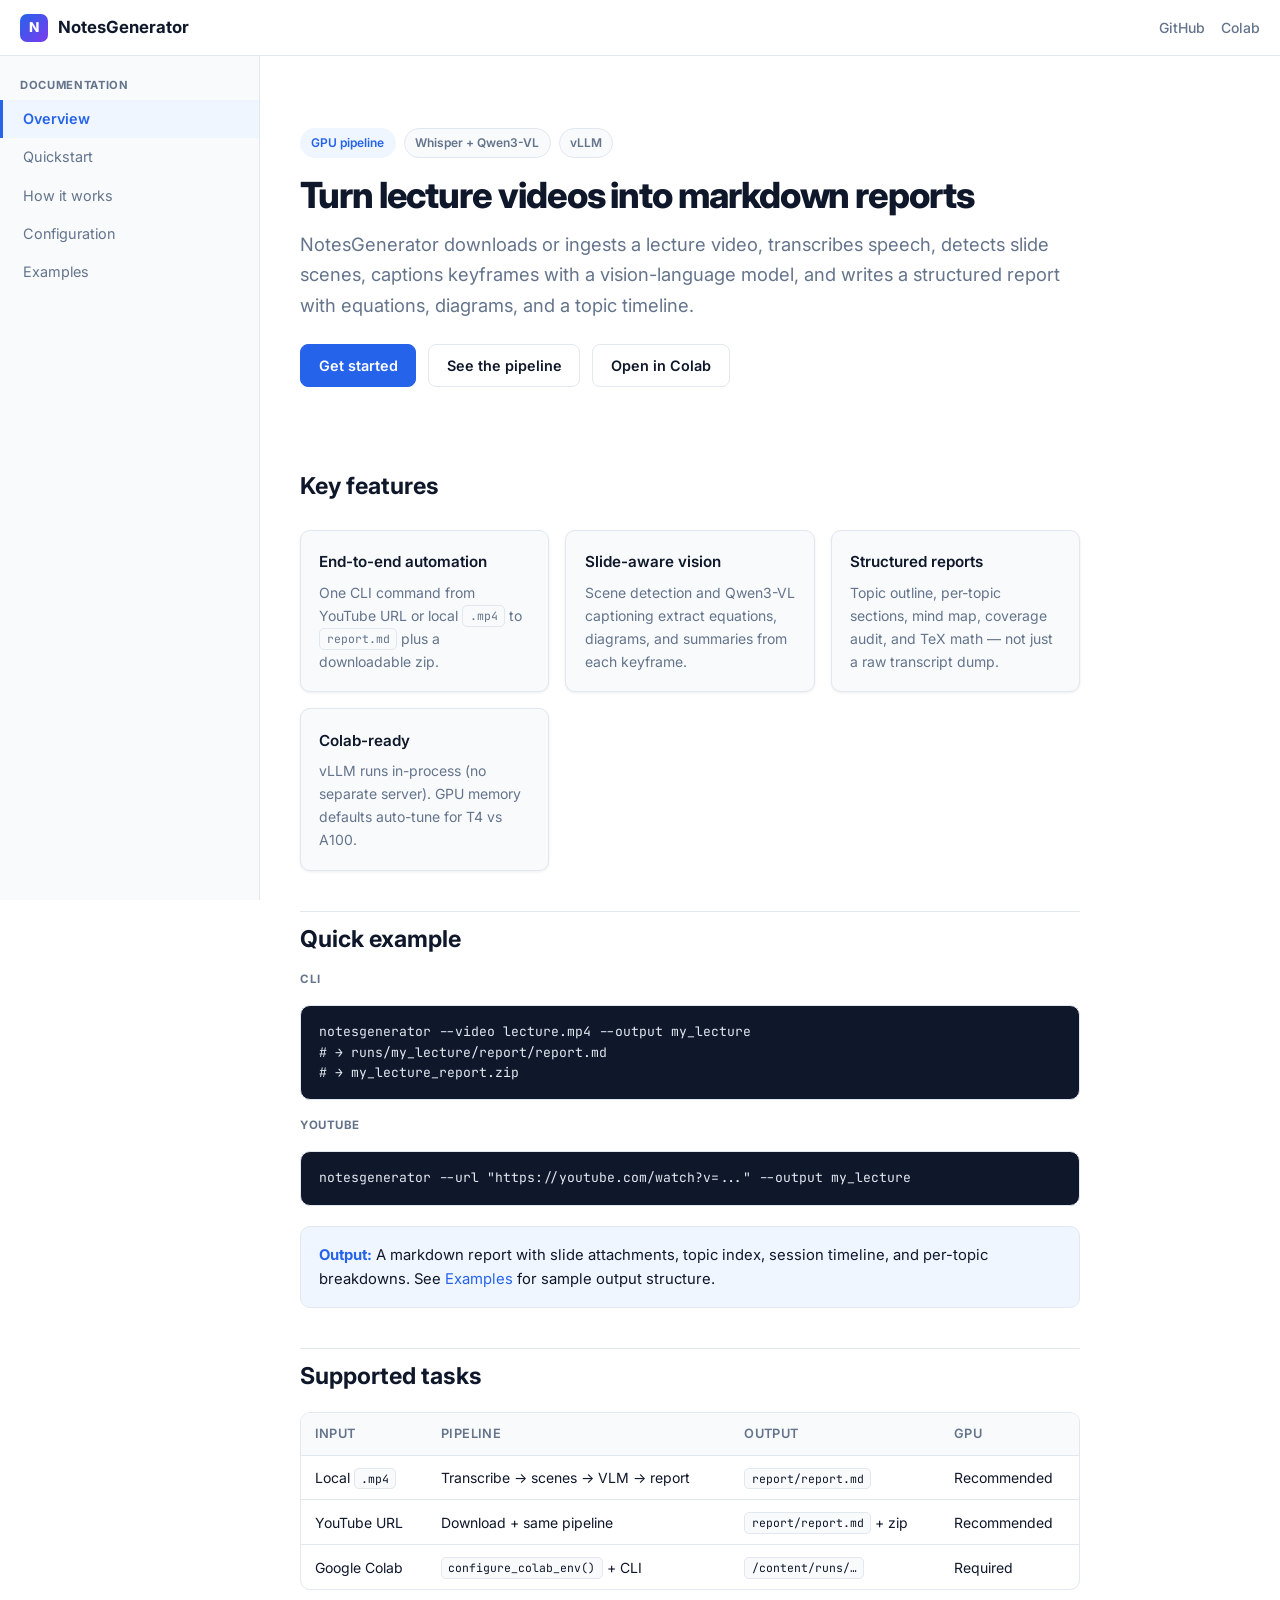
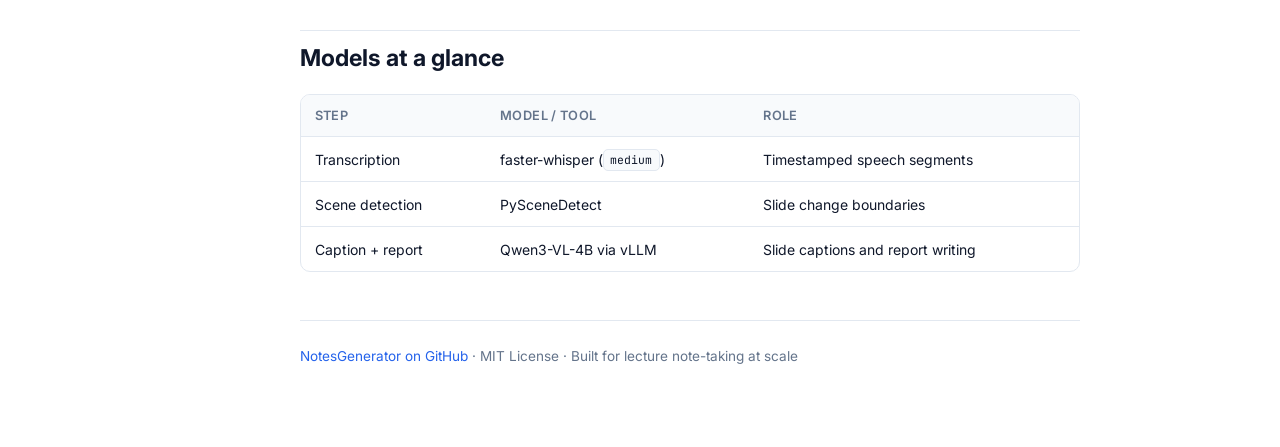
==== docs/index.html @ 1bd3a0e0 "added the webpage for docs" ====
<!DOCTYPE html>
<html lang="en">
<head>
  <meta charset="UTF-8">
  <meta name="viewport" content="width=device-width, initial-scale=1.0">
  <title>NotesGenerator — Lecture videos to markdown reports</title>
  <meta name="description" content="Turn lecture videos into structured markdown reports with Whisper, Qwen3-VL, and vLLM.">
  <link rel="preconnect" href="https://fonts.googleapis.com">
  <link rel="preconnect" href="https://fonts.gstatic.com" crossorigin>
  <link href="https://fonts.googleapis.com/css2?family=Inter:wght@400;500;600;700;800&family=JetBrains+Mono:wght@400;500&display=swap" rel="stylesheet">
  <link rel="stylesheet" href="assets/css/style.css">
</head>
<body>
  <header class="site-header">
    <a class="brand" href="index.html">
      <span class="brand-icon">N</span>
      NotesGenerator
    </a>
    <div class="header-links">
      <a href="https://github.com/saisritejakuppaEros/NotesGenerator" target="_blank" rel="noopener">GitHub</a>
      <a href="https://colab.research.google.com/drive/1qqzgnirnHFXrWATLAeHg4-73V3NpGCzo?usp=sharing" target="_blank" rel="noopener">Colab</a>
      <button class="menu-toggle" aria-label="Toggle menu">☰</button>
    </div>
  </header>

  <div class="layout">
    <aside class="sidebar">
      <div class="sidebar-section">
        <div class="sidebar-label">Documentation</div>
        <nav>
          <a href="index.html">Overview</a>
          <a href="quickstart.html">Quickstart</a>
          <a href="how-it-works.html">How it works</a>
          <a href="configuration.html">Configuration</a>
          <a href="examples.html">Examples</a>
        </nav>
      </div>
    </aside>

    <main class="content">
      <section class="hero">
        <div class="hero-badges">
          <span class="badge">GPU pipeline</span>
          <span class="badge badge-muted">Whisper + Qwen3-VL</span>
          <span class="badge badge-muted">vLLM</span>
        </div>

        <h1>Turn lecture videos into markdown reports</h1>
        <p class="lead">
          NotesGenerator downloads or ingests a lecture video, transcribes speech, detects slide scenes,
          captions keyframes with a vision-language model, and writes a structured report with equations,
          diagrams, and a topic timeline.
        </p>

        <div class="cta-row">
          <a class="btn btn-primary" href="quickstart.html">Get started</a>
          <a class="btn" href="how-it-works.html">See the pipeline</a>
          <a class="btn" href="https://colab.research.google.com/drive/1qqzgnirnHFXrWATLAeHg4-73V3NpGCzo?usp=sharing" target="_blank" rel="noopener">Open in Colab</a>
        </div>
      </section>

      <h2>Key features</h2>
      <div class="feature-grid">
        <div class="feature-card">
          <h3>End-to-end automation</h3>
          <p>One CLI command from YouTube URL or local <code>.mp4</code> to <code>report.md</code> plus a downloadable zip.</p>
        </div>
        <div class="feature-card">
          <h3>Slide-aware vision</h3>
          <p>Scene detection and Qwen3-VL captioning extract equations, diagrams, and summaries from each keyframe.</p>
        </div>
        <div class="feature-card">
          <h3>Structured reports</h3>
          <p>Topic outline, per-topic sections, mind map, coverage audit, and TeX math — not just a raw transcript dump.</p>
        </div>
        <div class="feature-card">
          <h3>Colab-ready</h3>
          <p>vLLM runs in-process (no separate server). GPU memory defaults auto-tune for T4 vs A100.</p>
        </div>
      </div>

      <h2>Quick example</h2>
      <span class="code-label">CLI</span>
      <pre><code>notesgenerator --video lecture.mp4 --output my_lecture
# → runs/my_lecture/report/report.md
# → my_lecture_report.zip</code></pre>

      <span class="code-label">YouTube</span>
      <pre><code>notesgenerator --url "https://youtube.com/watch?v=..." --output my_lecture</code></pre>

      <div class="callout">
        <strong>Output:</strong> A markdown report with slide attachments, topic index, session timeline,
        and per-topic breakdowns. See <a href="examples.html">Examples</a> for sample output structure.
      </div>

      <h2>Supported tasks</h2>
      <div class="table-wrap">
        <table>
          <thead>
            <tr>
              <th>Input</th>
              <th>Pipeline</th>
              <th>Output</th>
              <th>GPU</th>
            </tr>
          </thead>
          <tbody>
            <tr>
              <td>Local <code>.mp4</code></td>
              <td>Transcribe → scenes → VLM → report</td>
              <td><code>report/report.md</code></td>
              <td>Recommended</td>
            </tr>
            <tr>
              <td>YouTube URL</td>
              <td>Download + same pipeline</td>
              <td><code>report/report.md</code> + zip</td>
              <td>Recommended</td>
            </tr>
            <tr>
              <td>Google Colab</td>
              <td><code>configure_colab_env()</code> + CLI</td>
              <td><code>/content/runs/…</code></td>
              <td>Required</td>
            </tr>
          </tbody>
        </table>
      </div>

      <h2>Models at a glance</h2>
      <div class="table-wrap">
        <table>
          <thead>
            <tr>
              <th>Step</th>
              <th>Model / tool</th>
              <th>Role</th>
            </tr>
          </thead>
          <tbody>
            <tr>
              <td>Transcription</td>
              <td>faster-whisper (<code>medium</code>)</td>
              <td>Timestamped speech segments</td>
            </tr>
            <tr>
              <td>Scene detection</td>
              <td>PySceneDetect</td>
              <td>Slide change boundaries</td>
            </tr>
            <tr>
              <td>Caption + report</td>
              <td>Qwen3-VL-4B via vLLM</td>
              <td>Slide captions and report writing</td>
            </tr>
          </tbody>
        </table>
      </div>

      <footer class="page-footer">
        <p>
          <a href="https://github.com/saisritejakuppaEros/NotesGenerator">NotesGenerator on GitHub</a>
          · MIT License · Built for lecture note-taking at scale
        </p>
      </footer>
    </main>
  </div>

  <script src="assets/js/main.js"></script>
</body>
</html>
---- docs/assets/css/style.css ----
:root {
  --bg: #ffffff;
  --bg-subtle: #f8fafc;
  --bg-code: #0f172a;
  --border: #e2e8f0;
  --text: #0f172a;
  --text-muted: #64748b;
  --accent: #2563eb;
  --accent-hover: #1d4ed8;
  --accent-soft: #eff6ff;
  --sidebar-width: 260px;
  --header-height: 56px;
  --radius: 10px;
  --shadow: 0 1px 3px rgba(15, 23, 42, 0.08);
  --font: "Inter", system-ui, -apple-system, BlinkMacSystemFont, "Segoe UI", sans-serif;
  --mono: "JetBrains Mono", "Fira Code", ui-monospace, monospace;
}

@media (prefers-color-scheme: dark) {
  :root {
    --bg: #0b1120;
    --bg-subtle: #111827;
    --bg-code: #020617;
    --border: #1e293b;
    --text: #f1f5f9;
    --text-muted: #94a3b8;
    --accent: #3b82f6;
    --accent-hover: #60a5fa;
    --accent-soft: #172554;
    --shadow: 0 1px 3px rgba(0, 0, 0, 0.35);
  }
}

*,
*::before,
*::after {
  box-sizing: border-box;
}

html {
  scroll-behavior: smooth;
}

body {
  margin: 0;
  font-family: var(--font);
  font-size: 16px;
  line-height: 1.65;
  color: var(--text);
  background: var(--bg);
}

a {
  color: var(--accent);
  text-decoration: none;
}

a:hover {
  color: var(--accent-hover);
  text-decoration: underline;
}

/* ── Layout ── */

.site-header {
  position: fixed;
  top: 0;
  left: 0;
  right: 0;
  z-index: 100;
  height: var(--header-height);
  display: flex;
  align-items: center;
  justify-content: space-between;
  padding: 0 1.25rem;
  background: var(--bg);
  border-bottom: 1px solid var(--border);
  backdrop-filter: blur(8px);
}

.site-header .brand {
  display: flex;
  align-items: center;
  gap: 0.6rem;
  font-weight: 700;
  font-size: 1.05rem;
  color: var(--text);
  text-decoration: none;
}

.site-header .brand:hover {
  text-decoration: none;
  color: var(--accent);
}

.brand-icon {
  width: 28px;
  height: 28px;
  border-radius: 7px;
  background: linear-gradient(135deg, #2563eb, #7c3aed);
  display: grid;
  place-items: center;
  color: #fff;
  font-size: 0.85rem;
  font-weight: 800;
}

.header-links {
  display: flex;
  align-items: center;
  gap: 1rem;
}

.header-links a {
  font-size: 0.875rem;
  font-weight: 500;
  color: var(--text-muted);
  text-decoration: none;
}

.header-links a:hover {
  color: var(--accent);
}

.menu-toggle {
  display: none;
  background: none;
  border: 1px solid var(--border);
  border-radius: 8px;
  padding: 0.35rem 0.6rem;
  cursor: pointer;
  color: var(--text);
  font-size: 1.1rem;
}

.layout {
  display: flex;
  padding-top: var(--header-height);
  min-height: 100vh;
}

.sidebar {
  position: fixed;
  top: var(--header-height);
  left: 0;
  width: var(--sidebar-width);
  height: calc(100vh - var(--header-height));
  overflow-y: auto;
  padding: 1.25rem 0;
  border-right: 1px solid var(--border);
  background: var(--bg-subtle);
}

.sidebar-section {
  margin-bottom: 1.25rem;
}

.sidebar-label {
  padding: 0 1.25rem;
  margin-bottom: 0.35rem;
  font-size: 0.7rem;
  font-weight: 700;
  letter-spacing: 0.06em;
  text-transform: uppercase;
  color: var(--text-muted);
}

.sidebar nav a {
  display: block;
  padding: 0.45rem 1.25rem;
  font-size: 0.9rem;
  color: var(--text-muted);
  text-decoration: none;
  border-left: 3px solid transparent;
}

.sidebar nav a:hover {
  color: var(--text);
  background: var(--accent-soft);
}

.sidebar nav a.active {
  color: var(--accent);
  font-weight: 600;
  border-left-color: var(--accent);
  background: var(--accent-soft);
}

.content {
  margin-left: var(--sidebar-width);
  flex: 1;
  max-width: 860px;
  padding: 2.5rem 2.5rem 4rem;
}

/* ── Typography ── */

.content h1 {
  font-size: 2.25rem;
  font-weight: 800;
  letter-spacing: -0.03em;
  line-height: 1.2;
  margin: 0 0 0.75rem;
}

.content h2 {
  font-size: 1.45rem;
  font-weight: 700;
  margin: 2.5rem 0 0.75rem;
  padding-top: 0.5rem;
  border-top: 1px solid var(--border);
}

.content h2:first-of-type {
  border-top: none;
  margin-top: 1.5rem;
}

.content h3 {
  font-size: 1.1rem;
  font-weight: 600;
  margin: 1.75rem 0 0.5rem;
}

.content p {
  margin: 0 0 1rem;
}

.content ul,
.content ol {
  margin: 0 0 1rem;
  padding-left: 1.4rem;
}

.content li {
  margin-bottom: 0.35rem;
}

.lead {
  font-size: 1.15rem;
  color: var(--text-muted);
  margin-bottom: 1.5rem;
}

/* ── Components ── */

.hero {
  padding: 2rem 0 1.5rem;
}

.hero-badges {
  display: flex;
  flex-wrap: wrap;
  gap: 0.5rem;
  margin-bottom: 1rem;
}

.badge {
  display: inline-flex;
  align-items: center;
  gap: 0.35rem;
  padding: 0.25rem 0.65rem;
  border-radius: 999px;
  font-size: 0.75rem;
  font-weight: 600;
  background: var(--accent-soft);
  color: var(--accent);
  border: 1px solid transparent;
}

.badge-muted {
  background: var(--bg-subtle);
  color: var(--text-muted);
  border-color: var(--border);
}

.feature-grid {
  display: grid;
  grid-template-columns: repeat(auto-fit, minmax(220px, 1fr));
  gap: 1rem;
  margin: 1.5rem 0 2rem;
}

.feature-card {
  padding: 1.15rem;
  border: 1px solid var(--border);
  border-radius: var(--radius);
  background: var(--bg-subtle);
  box-shadow: var(--shadow);
}

.feature-card h3 {
  margin: 0 0 0.4rem;
  font-size: 0.95rem;
}

.feature-card p {
  margin: 0;
  font-size: 0.875rem;
  color: var(--text-muted);
}

.callout {
  padding: 1rem 1.15rem;
  border-radius: var(--radius);
  border: 1px solid var(--border);
  background: var(--accent-soft);
  margin: 1.25rem 0;
  font-size: 0.925rem;
}

.callout strong {
  color: var(--accent);
}

.cta-row {
  display: flex;
  flex-wrap: wrap;
  gap: 0.75rem;
  margin: 1.5rem 0;
}

.btn {
  display: inline-flex;
  align-items: center;
  gap: 0.4rem;
  padding: 0.55rem 1.1rem;
  border-radius: 8px;
  font-size: 0.9rem;
  font-weight: 600;
  text-decoration: none;
  border: 1px solid var(--border);
  background: var(--bg);
  color: var(--text);
  transition: background 0.15s, border-color 0.15s;
}

.btn:hover {
  text-decoration: none;
  border-color: var(--accent);
  color: var(--accent);
}

.btn-primary {
  background: var(--accent);
  border-color: var(--accent);
  color: #fff;
}

.btn-primary:hover {
  background: var(--accent-hover);
  border-color: var(--accent-hover);
  color: #fff;
}

/* ── Code ── */

pre {
  margin: 1rem 0;
  padding: 1rem 1.15rem;
  border-radius: var(--radius);
  background: var(--bg-code);
  overflow-x: auto;
  font-family: var(--mono);
  font-size: 0.82rem;
  line-height: 1.55;
  color: #e2e8f0;
  border: 1px solid var(--border);
}

code {
  font-family: var(--mono);
  font-size: 0.875em;
}

p code,
li code,
td code {
  padding: 0.15rem 0.4rem;
  border-radius: 5px;
  background: var(--bg-subtle);
  border: 1px solid var(--border);
  font-size: 0.82em;
}

pre code {
  padding: 0;
  border: none;
  background: none;
  font-size: inherit;
}

.code-label {
  display: block;
  font-size: 0.72rem;
  font-weight: 700;
  text-transform: uppercase;
  letter-spacing: 0.05em;
  color: var(--text-muted);
  margin-bottom: 0.35rem;
}

/* ── Tables ── */

.table-wrap {
  overflow-x: auto;
  margin: 1rem 0 1.5rem;
  border: 1px solid var(--border);
  border-radius: var(--radius);
}

table {
  width: 100%;
  border-collapse: collapse;
  font-size: 0.875rem;
}

th,
td {
  padding: 0.65rem 0.85rem;
  text-align: left;
  border-bottom: 1px solid var(--border);
}

th {
  background: var(--bg-subtle);
  font-weight: 600;
  font-size: 0.8rem;
  text-transform: uppercase;
  letter-spacing: 0.03em;
  color: var(--text-muted);
}

tr:last-child td {
  border-bottom: none;
}

tr:hover td {
  background: var(--bg-subtle);
}

/* ── Diagrams ── */

.diagram {
  margin: 1.25rem 0 1.75rem;
  padding: 1rem;
  border: 1px solid var(--border);
  border-radius: var(--radius);
  background: var(--bg-subtle);
  overflow-x: auto;
}

.diagram .mermaid {
  display: flex;
  justify-content: center;
}

/* ── Footer ── */

.page-footer {
  margin-top: 3rem;
  padding-top: 1.5rem;
  border-top: 1px solid var(--border);
  font-size: 0.85rem;
  color: var(--text-muted);
}

/* ── Mobile ── */

@media (max-width: 900px) {
  .menu-toggle {
    display: block;
  }

  .sidebar {
    transform: translateX(-100%);
    transition: transform 0.2s ease;
    z-index: 90;
  }

  .sidebar.open {
    transform: translateX(0);
  }

  .content {
    margin-left: 0;
    padding: 1.5rem 1.25rem 3rem;
  }

  .content h1 {
    font-size: 1.75rem;
  }
}
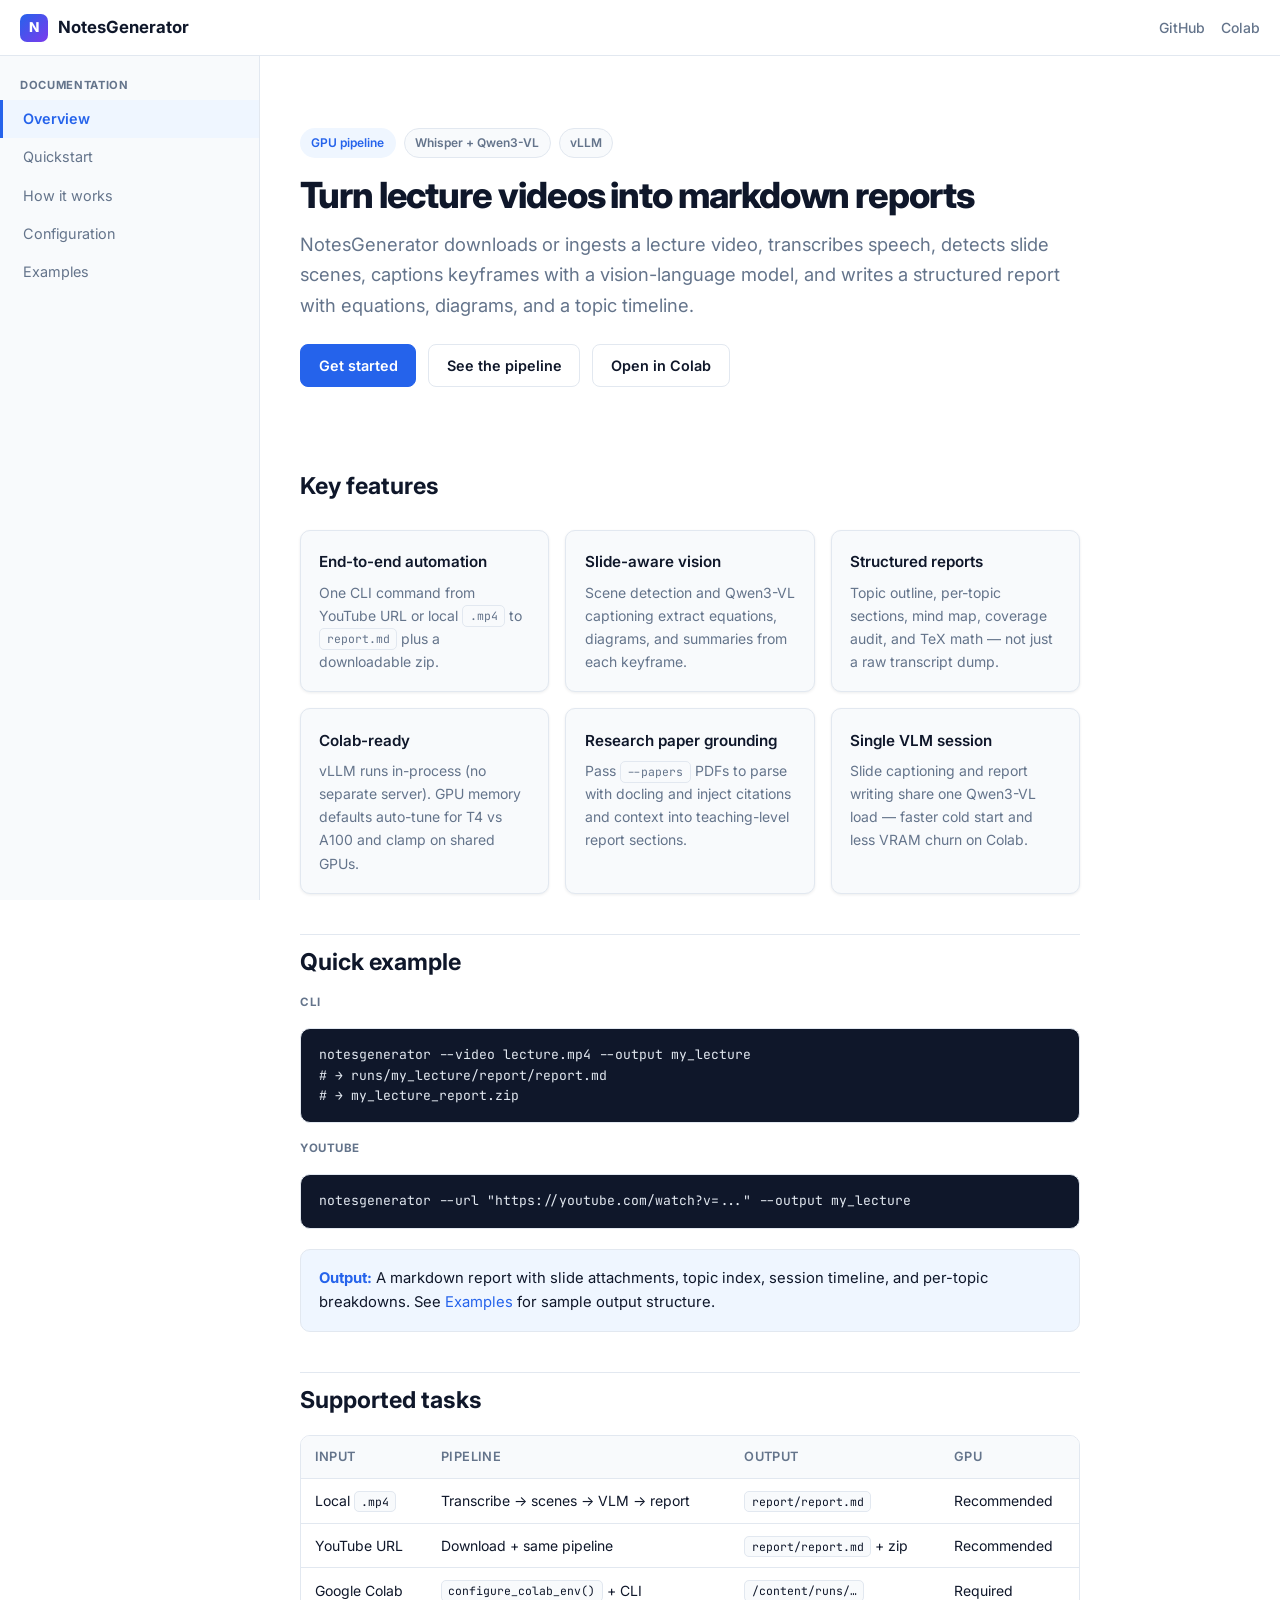
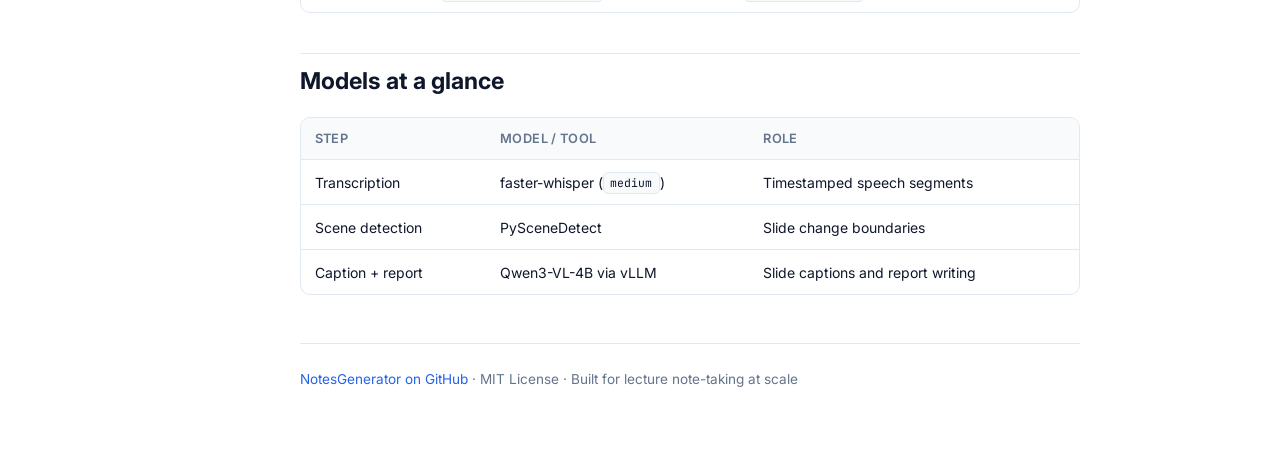
==== commit 0a187a59: "v0.1.5: single VLM session, paper grounding, and teaching-level reports Combine slide captioning and" ====
--- a/docs/index.html
+++ b/docs/index.html
@@ -75,7 +75,15 @@
         </div>
         <div class="feature-card">
           <h3>Colab-ready</h3>
-          <p>vLLM runs in-process (no separate server). GPU memory defaults auto-tune for T4 vs A100.</p>
+          <p>vLLM runs in-process (no separate server). GPU memory defaults auto-tune for T4 vs A100 and clamp on shared GPUs.</p>
+        </div>
+        <div class="feature-card">
+          <h3>Research paper grounding</h3>
+          <p>Pass <code>--papers</code> PDFs to parse with docling and inject citations and context into teaching-level report sections.</p>
+        </div>
+        <div class="feature-card">
+          <h3>Single VLM session</h3>
+          <p>Slide captioning and report writing share one Qwen3-VL load — faster cold start and less VRAM churn on Colab.</p>
         </div>
       </div>
 
